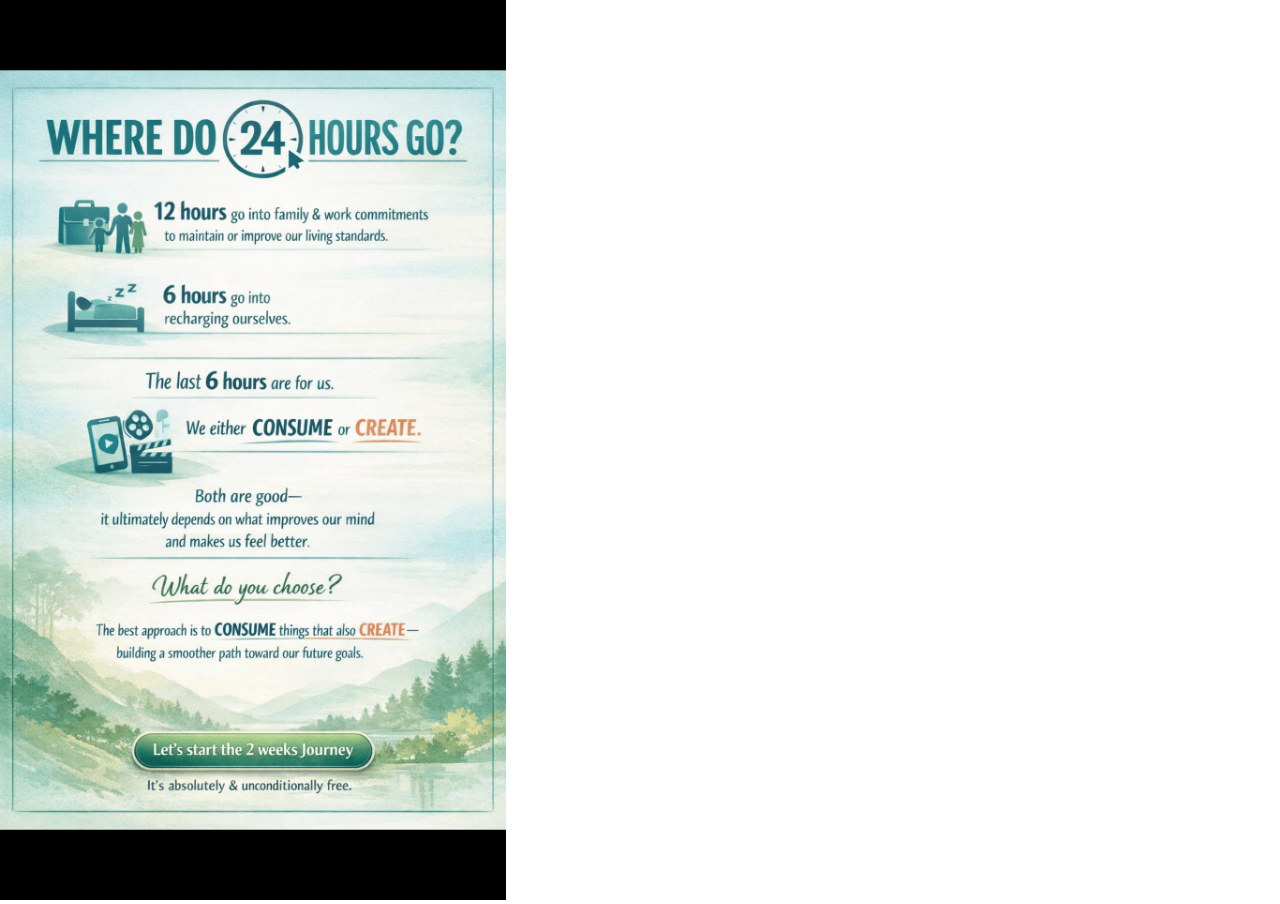
==== templates/landing.html @ f7b86dfa "Further changes" ====
<!DOCTYPE html>
<html>
<head>
	<meta name="viewport" content="width=device-width, initial-scale=1">
	<style>
		body{
			margin:0;
			overflow:hidden;
		}

		img{
			max-width:100vw;
			height:100vh;
			object-fit:cover;
			cursor:pointer;
		}
	</style>
</head>
<body>

<img src="/static/landing.png" onclick="goToFeed()">

<script>
function goToFeed(){
	window.location.href = "/feed"
}
</script>

</body>
</html>
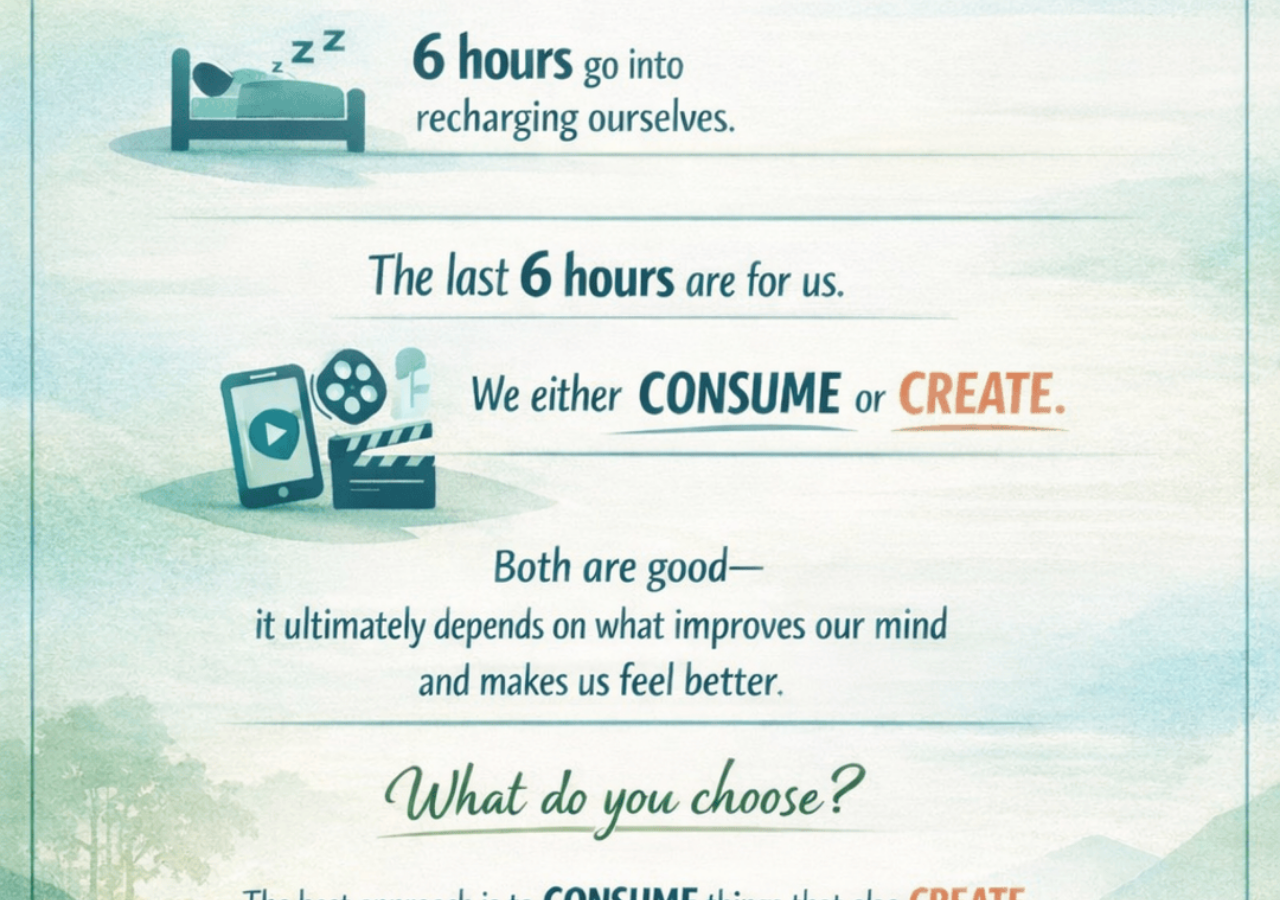
==== commit 93a5d005: "Further changes" ====
--- a/templates/landing.html
+++ b/templates/landing.html
@@ -9,7 +9,7 @@
 		}
 
 		img{
-			max-width:100vw;
+			width:100vw;
 			height:100vh;
 			object-fit:cover;
 			cursor:pointer;
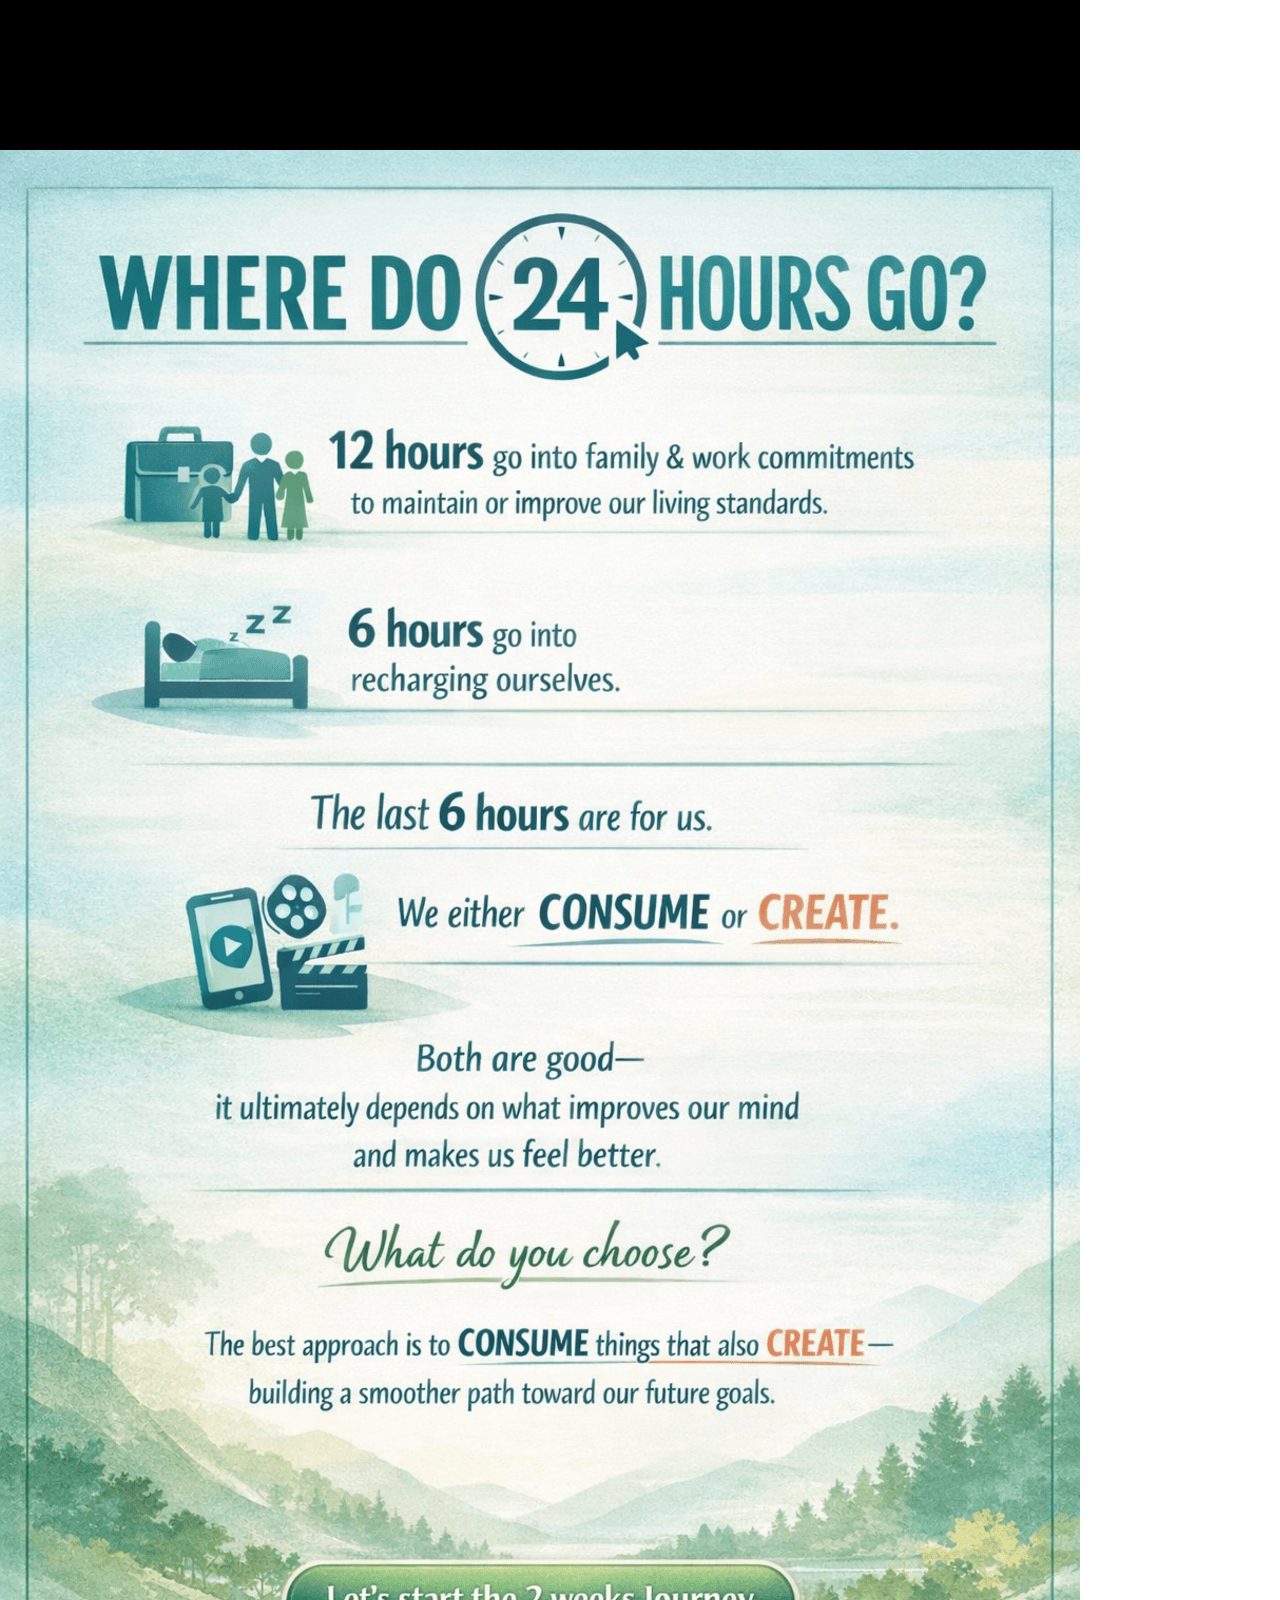
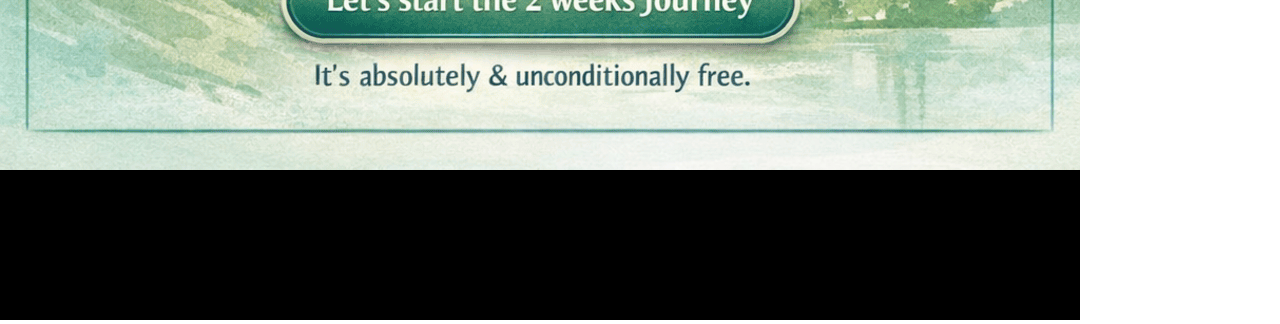
==== commit 73144c0d: "Further changes" ====
--- a/templates/landing.html
+++ b/templates/landing.html
@@ -9,8 +9,8 @@
 		}
 
 		img{
-			width:100vw;
-			height:100vh;
+			max-width:100vw;
+			height:auto;
 			object-fit:cover;
 			cursor:pointer;
 		}
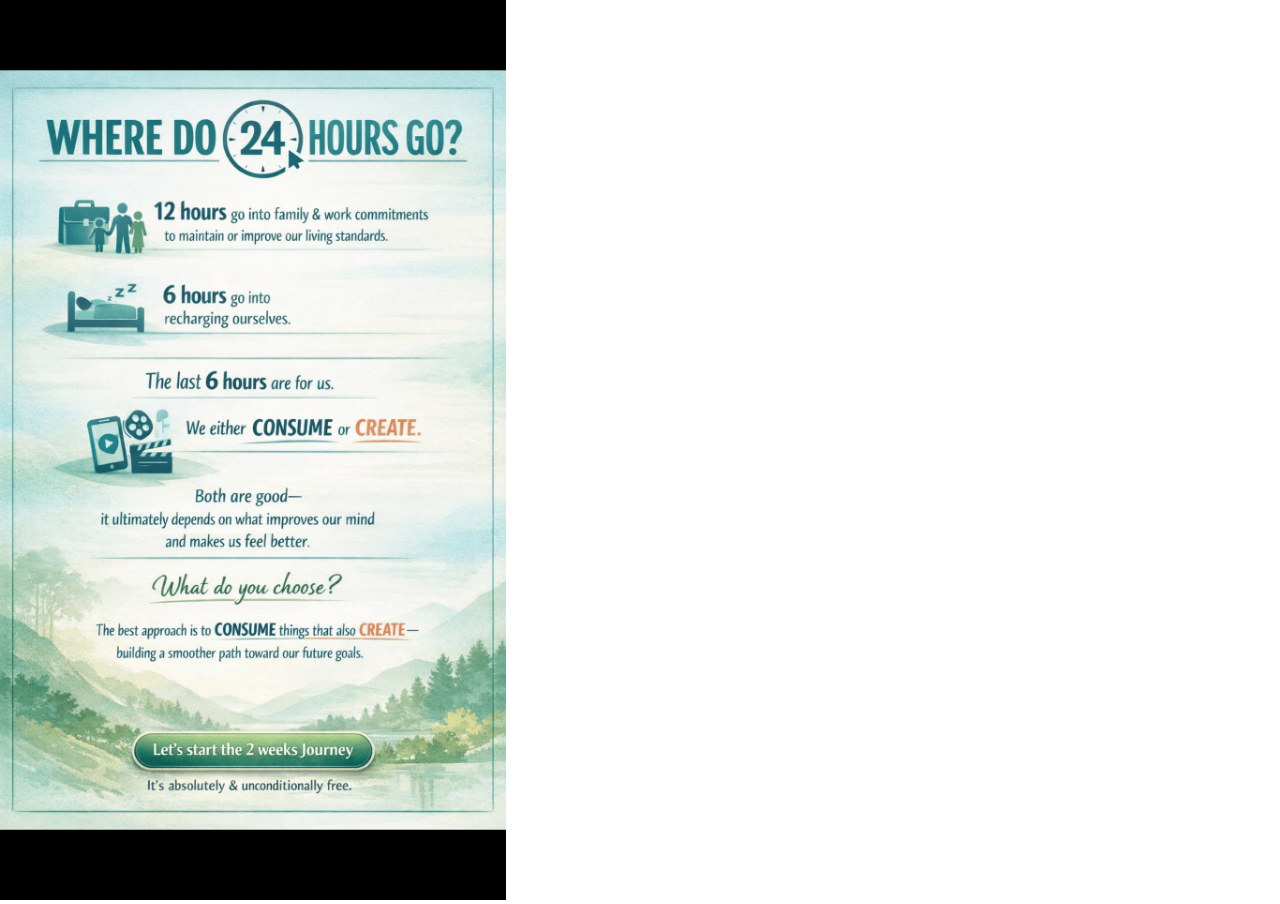
==== commit 6a2e1da7: "Further changes" ====
--- a/templates/landing.html
+++ b/templates/landing.html
@@ -10,7 +10,7 @@
 
 		img{
 			max-width:100vw;
-			height:auto;
+			height:100vh;
 			object-fit:cover;
 			cursor:pointer;
 		}
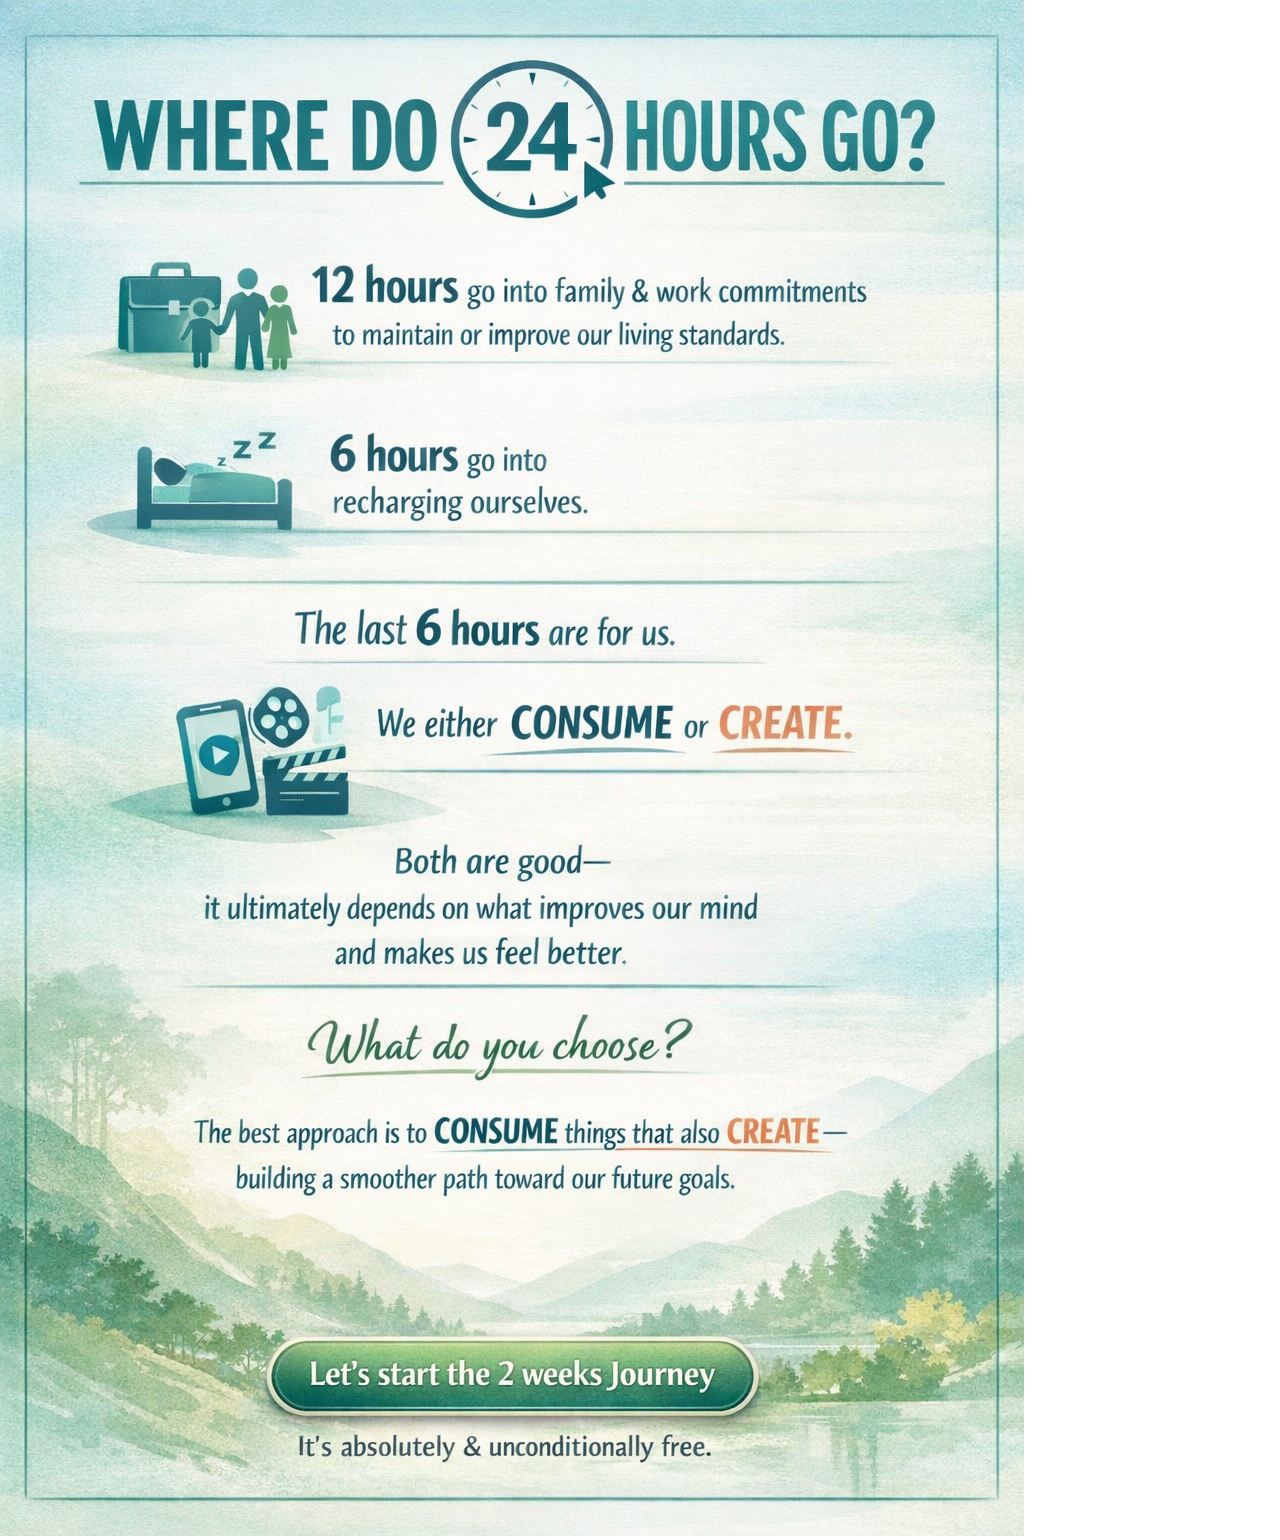
==== commit 95b203d7: "Further changes" ====
--- a/templates/landing.html
+++ b/templates/landing.html
@@ -10,7 +10,7 @@
 
 		img{
 			max-width:100vw;
-			height:100vh;
+			height:auto;
 			object-fit:cover;
 			cursor:pointer;
 		}
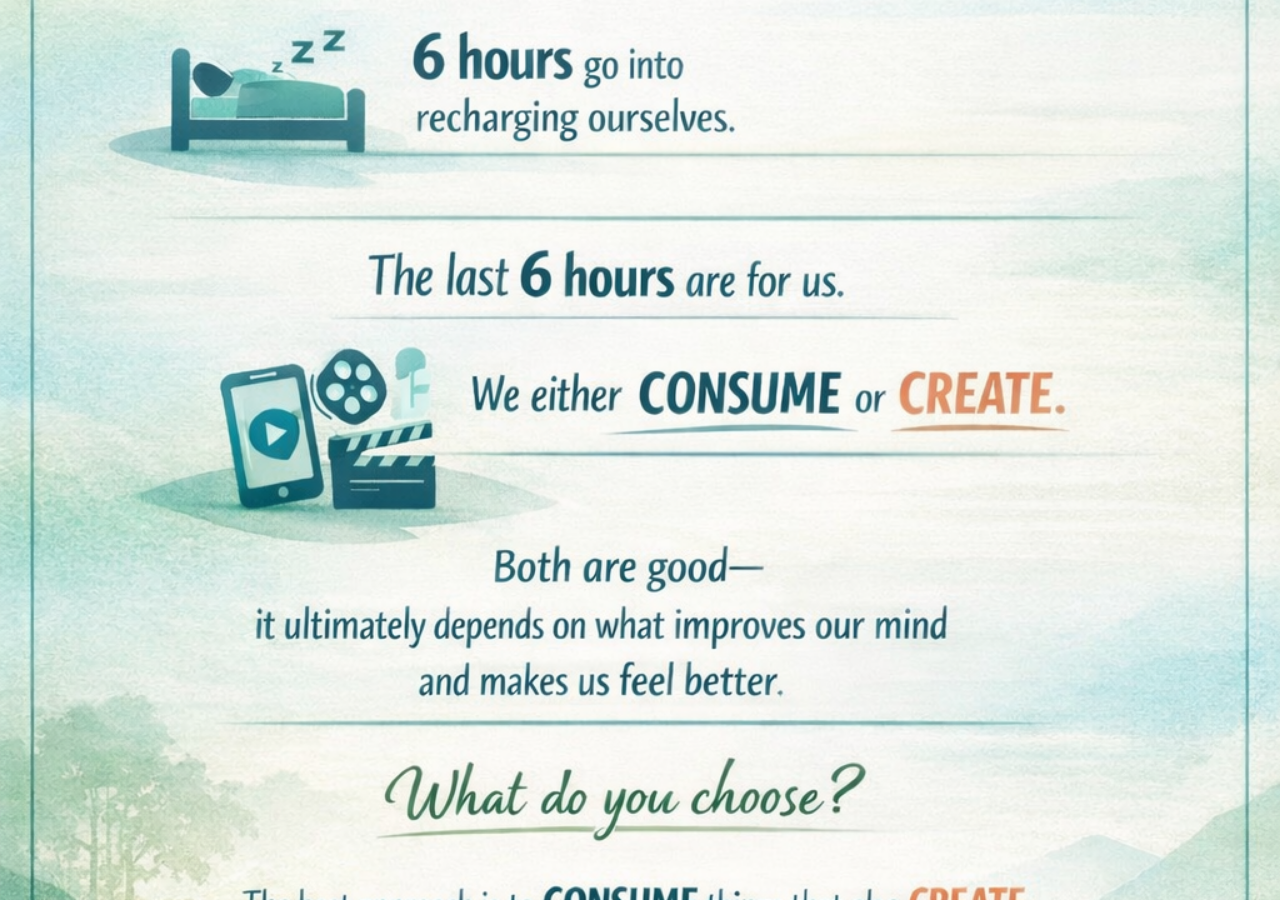
==== commit 313bffed: "Background image" ====
--- a/templates/landing.html
+++ b/templates/landing.html
@@ -3,23 +3,29 @@
 <head>
 	<meta name="viewport" content="width=device-width, initial-scale=1">
 	<style>
-		body{
-			margin:0;
-			overflow:hidden;
-		}
+		html, body{
+  margin:0;
+  padding:0;
+  height:100%;
+  overflow:hidden;
+}
 
-		img{
-			max-width:100vw;
-			height:auto;
-			object-fit:cover;
-			cursor:pointer;
-		}
+.landing{
+  position:fixed;
+  top:0;
+  left:0;
+  width:100%;
+  height:100%;
+  background-image:url('/static/landing.png');
+  background-size:cover;
+  background-position:center;
+  background-repeat:no-repeat;
+  background-color: white;
+}
 	</style>
 </head>
 <body>
-
-<img src="/static/landing.png" onclick="goToFeed()">
-
+<div class="landing" onclick="goToFeed()"></div>
 <script>
 function goToFeed(){
 	window.location.href = "/feed"
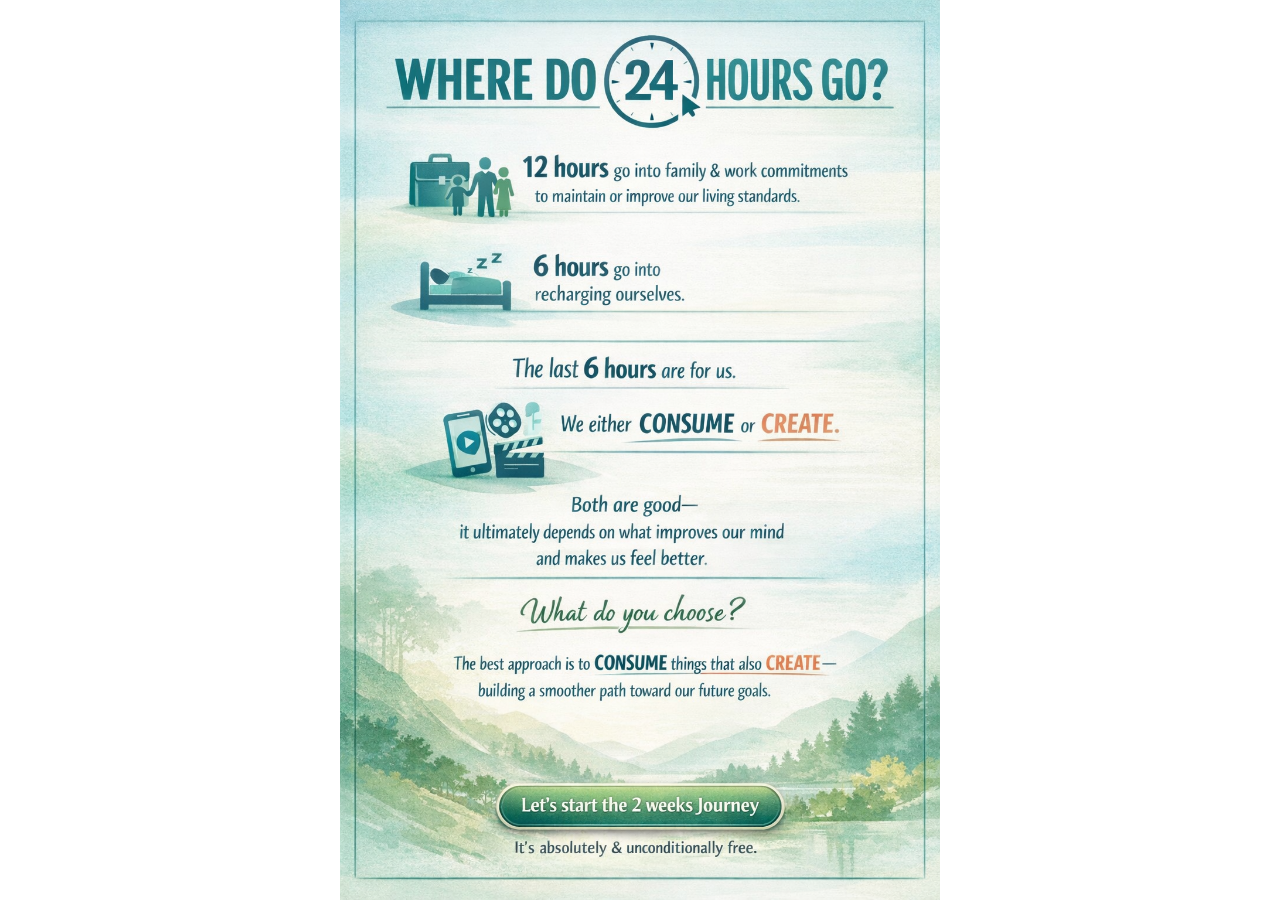
==== commit 4789009e: "Background image" ====
--- a/templates/landing.html
+++ b/templates/landing.html
@@ -17,7 +17,7 @@
   width:100%;
   height:100%;
   background-image:url('/static/landing.png');
-  background-size:cover;
+  background-size:contain;
   background-position:center;
   background-repeat:no-repeat;
   background-color: white;
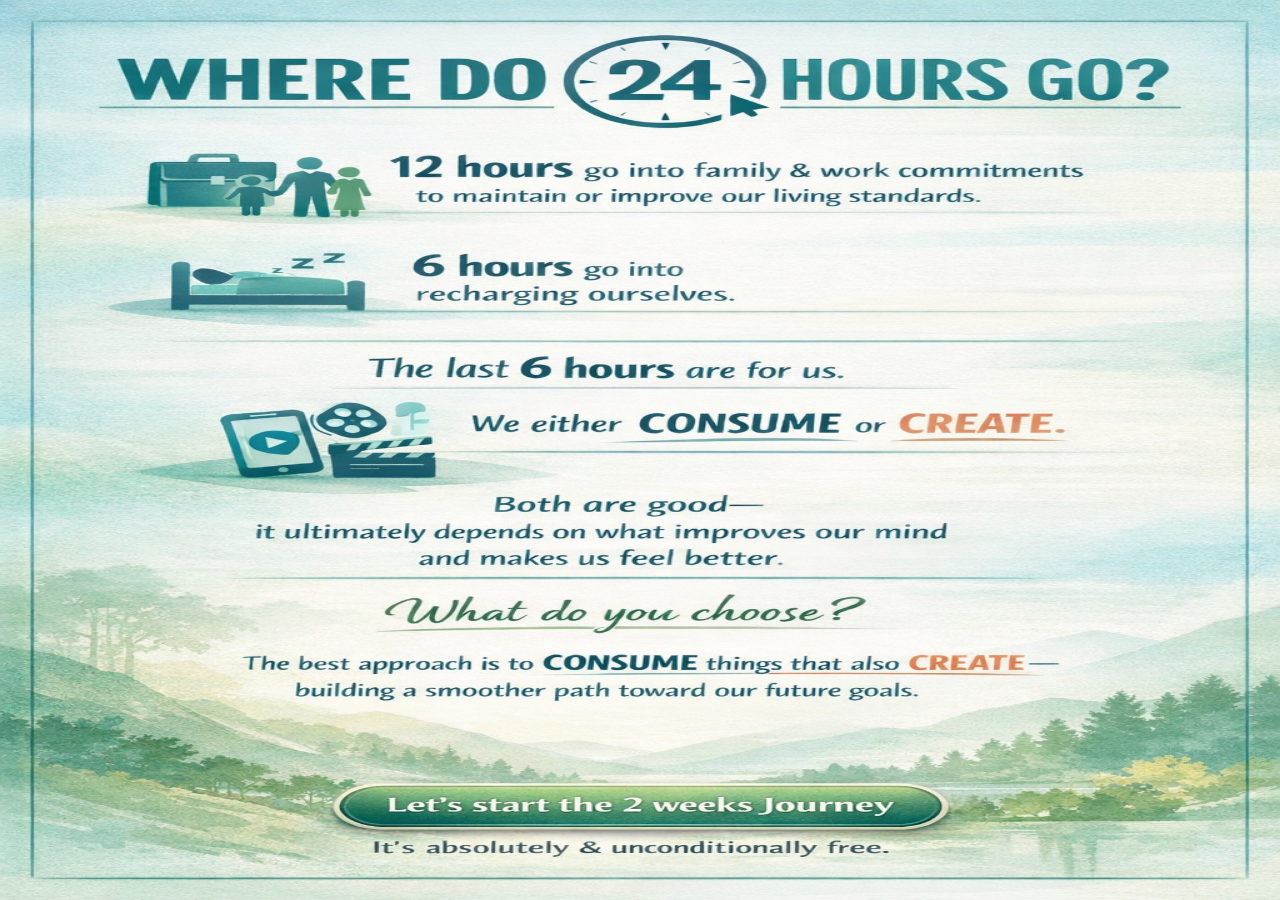
==== commit e989fa44: "Background image" ====
--- a/templates/landing.html
+++ b/templates/landing.html
@@ -17,7 +17,7 @@
   width:100%;
   height:100%;
   background-image:url('/static/landing.png');
-  background-size:contain;
+  background-size:100% 100%;
   background-position:center;
   background-repeat:no-repeat;
   background-color: white;
